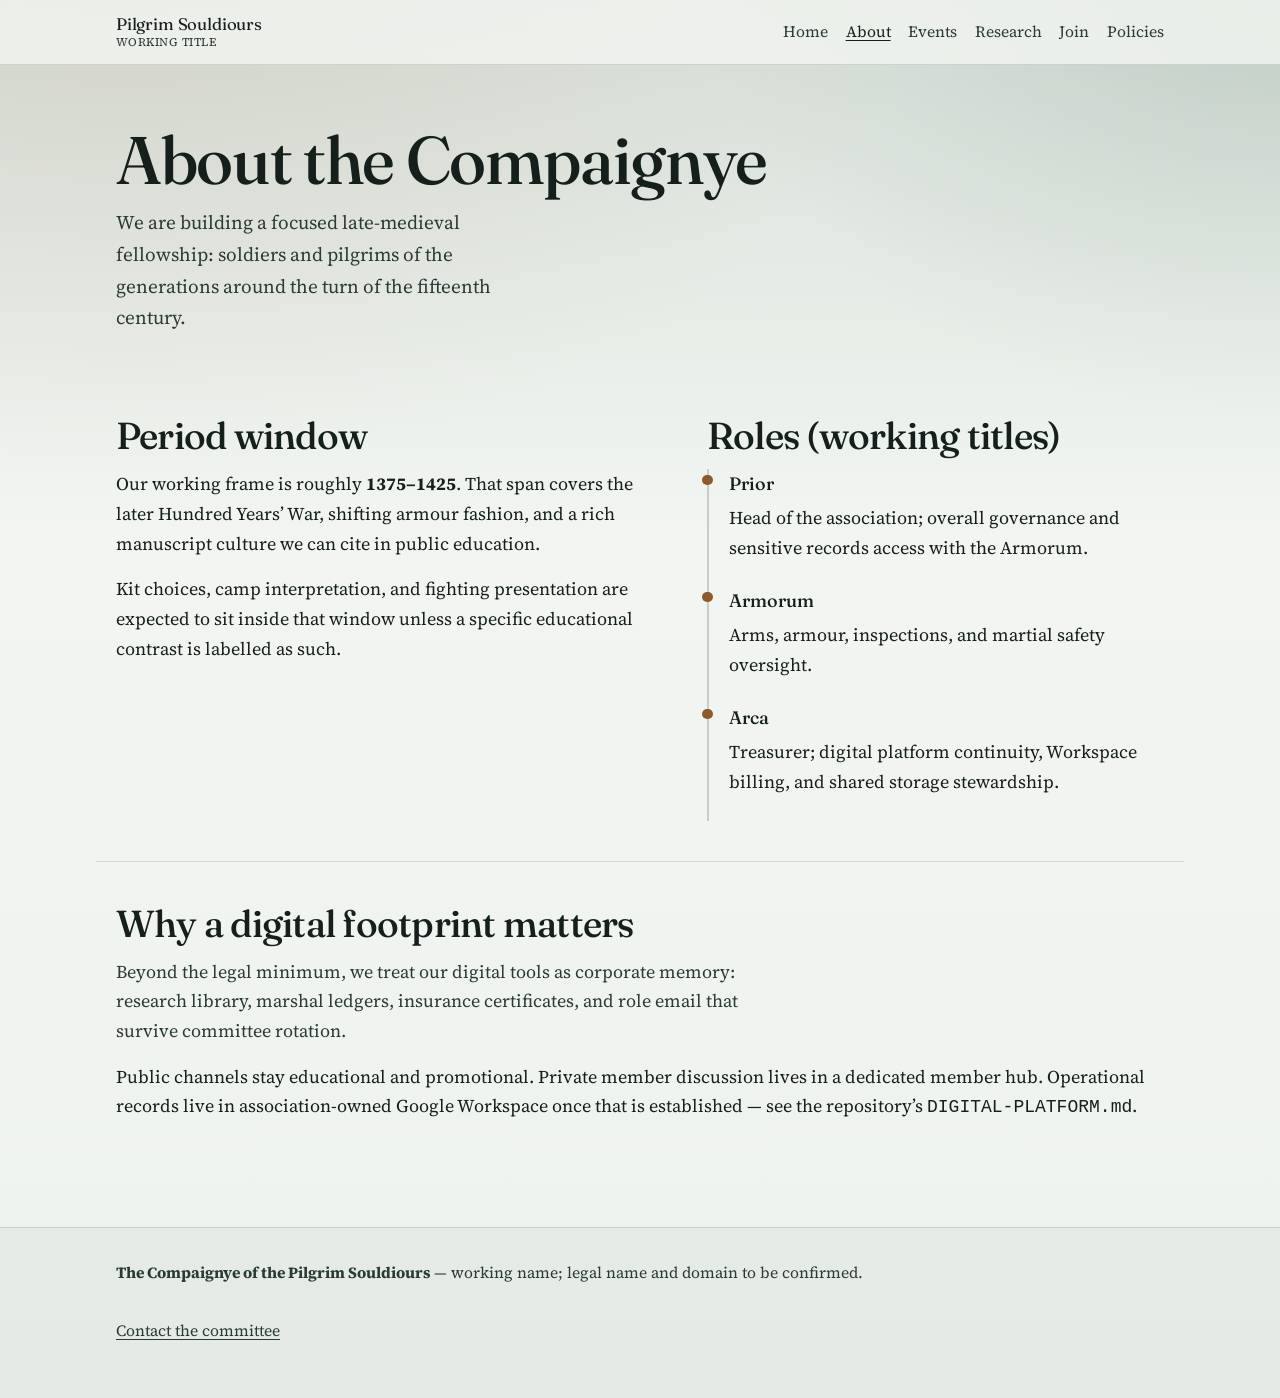
==== about.html @ b8f185d5 "Initial scaffold for Pilgrim Souldiours public site and digital platform. Adds a museum-style static" ====
<!DOCTYPE html>
<html lang="en-AU">
<head>
  <meta charset="utf-8">
  <meta name="viewport" content="width=device-width, initial-scale=1">
  <title>About — Pilgrim Souldiours</title>
  <meta name="description" content="Who we are: period focus 1375–1425, historical integrity, and how the Compaignye is organised.">
  <link rel="preconnect" href="https://fonts.googleapis.com">
  <link rel="preconnect" href="https://fonts.gstatic.com" crossorigin>
  <link href="https://fonts.googleapis.com/css2?family=Fraunces:opsz,wght@9..144,500;9..144,600&family=Source+Serif+4:opsz,wght@8..60,400;8..60,600&display=swap" rel="stylesheet">
  <link rel="stylesheet" href="assets/css/styles.css">
</head>
<body>
  <header class="site-header">
    <div class="nav-inner">
      <a class="brand" href="index.html">Pilgrim Souldiours<span>Working title</span></a>
      <button class="nav-toggle" type="button" aria-expanded="false" aria-controls="site-nav">Menu</button>
      <nav class="site-nav" id="site-nav" aria-label="Primary">
        <a href="index.html">Home</a>
        <a href="about.html" aria-current="page">About</a>
        <a href="events.html">Events</a>
        <a href="research.html">Research</a>
        <a href="join.html">Join</a>
        <a href="policies.html">Policies</a>
      </nav>
    </div>
  </header>

  <main>
    <header class="page-hero">
      <h1>About the Compaignye</h1>
      <p class="lede">We are building a focused late-medieval fellowship: soldiers and pilgrims of the generations around the turn of the fifteenth century.</p>
    </header>

    <section class="section split">
      <div>
        <h2>Period window</h2>
        <p>Our working frame is roughly <strong>1375–1425</strong>. That span covers the later Hundred Years’ War, shifting armour fashion, and a rich manuscript culture we can cite in public education.</p>
        <p>Kit choices, camp interpretation, and fighting presentation are expected to sit inside that window unless a specific educational contrast is labelled as such.</p>
      </div>
      <div>
        <h2>Roles (working titles)</h2>
        <ul class="timeline">
          <li><strong>Prior</strong> Head of the association; overall governance and sensitive records access with the Armorum.</li>
          <li><strong>Armorum</strong> Arms, armour, inspections, and martial safety oversight.</li>
          <li><strong>Arca</strong> Treasurer; digital platform continuity, Workspace billing, and shared storage stewardship.</li>
        </ul>
      </div>
    </section>

    <section class="section">
      <h2>Why a digital footprint matters</h2>
      <p class="section-intro">Beyond the legal minimum, we treat our digital tools as corporate memory: research library, marshal ledgers, insurance certificates, and role email that survive committee rotation.</p>
      <p>Public channels stay educational and promotional. Private member discussion lives in a dedicated member hub. Operational records live in association-owned Google Workspace once that is established — see the repository’s <code>DIGITAL-PLATFORM.md</code>.</p>
    </section>
  </main>

  <footer class="site-footer">
    <div class="footer-inner">
      <p><strong>The Compaignye of the Pilgrim Souldiours</strong> — working name; legal name and domain to be confirmed.</p>
      <p><a href="join.html">Contact the committee</a></p>
    </div>
  </footer>
  <script src="assets/js/nav.js"></script>
</body>
</html>
---- assets/css/styles.css ----
/* The Compaignye of the Pilgrim Souldiours — public site */

:root {
  --ink: #15201c;
  --ink-soft: #2a3b34;
  --mist: #c5cfc8;
  --field: #e6ece8;
  --parchment: #f2f5f1;
  --copper: #8f5a2a;
  --copper-deep: #6b3f16;
  --sage: #4a6b5a;
  --line: rgba(21, 32, 28, 0.14);
  --shadow: rgba(21, 32, 28, 0.18);
  --font-display: "Fraunces", "Palatino Linotype", Palatino, serif;
  --font-body: "Source Serif 4", "Iowan Old Style", "Palatino Linotype", Palatino, serif;
  --max: 68rem;
  --ease: cubic-bezier(0.22, 1, 0.36, 1);
}

*,
*::before,
*::after {
  box-sizing: border-box;
}

html {
  scroll-behavior: smooth;
}

body {
  margin: 0;
  color: var(--ink);
  font-family: var(--font-body);
  font-size: 1.125rem;
  line-height: 1.65;
  background:
    radial-gradient(ellipse 120% 80% at 10% -10%, rgba(143, 90, 42, 0.12), transparent 55%),
    radial-gradient(ellipse 90% 60% at 100% 0%, rgba(74, 107, 90, 0.16), transparent 50%),
    linear-gradient(180deg, #d8e0da 0%, var(--parchment) 38%, #eef2ee 100%);
  min-height: 100vh;
}

img {
  max-width: 100%;
  display: block;
}

a {
  color: var(--copper-deep);
  text-underline-offset: 0.18em;
}

a:hover {
  color: var(--ink);
}

h1,
h2,
h3 {
  font-family: var(--font-display);
  font-weight: 500;
  line-height: 1.15;
  letter-spacing: -0.02em;
}

h1 {
  font-size: clamp(2.4rem, 6vw, 4.2rem);
  margin: 0 0 0.6rem;
}

h2 {
  font-size: clamp(1.7rem, 3.5vw, 2.35rem);
  margin: 0 0 0.75rem;
}

h3 {
  font-size: 1.25rem;
  margin: 0 0 0.5rem;
}

p {
  margin: 0 0 1rem;
}

.site-header {
  position: sticky;
  top: 0;
  z-index: 20;
  backdrop-filter: blur(10px);
  background: rgba(242, 245, 241, 0.82);
  border-bottom: 1px solid var(--line);
}

.nav-inner {
  max-width: var(--max);
  margin: 0 auto;
  padding: 0.85rem 1.25rem;
  display: flex;
  align-items: center;
  justify-content: space-between;
  gap: 1rem;
}

.brand {
  font-family: var(--font-display);
  font-size: 1.05rem;
  color: var(--ink);
  text-decoration: none;
  letter-spacing: -0.01em;
  max-width: 14rem;
  line-height: 1.2;
}

.brand span {
  display: block;
  font-size: 0.72rem;
  font-family: var(--font-body);
  color: var(--ink-soft);
  letter-spacing: 0.04em;
  text-transform: uppercase;
  margin-top: 0.15rem;
}

.nav-toggle {
  display: none;
  border: 1px solid var(--line);
  background: transparent;
  color: var(--ink);
  padding: 0.4rem 0.7rem;
  font: inherit;
  cursor: pointer;
}

.site-nav {
  display: flex;
  flex-wrap: wrap;
  gap: 0.35rem 1.1rem;
}

.site-nav a {
  color: var(--ink-soft);
  text-decoration: none;
  font-size: 0.98rem;
}

.site-nav a:hover,
.site-nav a[aria-current="page"] {
  color: var(--ink);
  text-decoration: underline;
}

.hero {
  position: relative;
  min-height: min(92vh, 52rem);
  display: grid;
  align-items: end;
  overflow: hidden;
  isolation: isolate;
}

.hero-media {
  position: absolute;
  inset: 0;
  z-index: -2;
  background:
    linear-gradient(180deg, rgba(21, 32, 28, 0.15) 0%, rgba(21, 32, 28, 0.55) 55%, rgba(21, 32, 28, 0.82) 100%),
    url("../images/hero-field.svg") center / cover no-repeat,
    #2a3b34;
  transform: scale(1.04);
  animation: hero-drift 18s var(--ease) infinite alternate;
}

.hero-grain {
  position: absolute;
  inset: 0;
  z-index: -1;
  opacity: 0.22;
  background-image: url("data:image/svg+xml,%3Csvg viewBox='0 0 200 200' xmlns='http://www.w3.org/2000/svg'%3E%3Cfilter id='n'%3E%3CfeTurbulence type='fractalNoise' baseFrequency='0.85' numOctaves='3' stitchTiles='stitch'/%3E%3C/filter%3E%3Crect width='100%25' height='100%25' filter='url(%23n)' opacity='0.55'/%3E%3C/svg%3E");
  pointer-events: none;
}

.hero-content {
  max-width: var(--max);
  margin: 0 auto;
  padding: 5rem 1.25rem 3.5rem;
  color: #f4f7f4;
}

.hero-content .brand-mark {
  font-family: var(--font-display);
  font-size: clamp(1.6rem, 3.2vw, 2.2rem);
  margin: 0 0 1rem;
  opacity: 0;
  animation: rise 0.9s var(--ease) 0.15s forwards;
}

.hero-content h1 {
  max-width: 16ch;
  opacity: 0;
  animation: rise 0.9s var(--ease) 0.3s forwards;
}

.hero-content .lede {
  max-width: 34ch;
  font-size: 1.2rem;
  color: rgba(244, 247, 244, 0.88);
  opacity: 0;
  animation: rise 0.9s var(--ease) 0.45s forwards;
}

.cta-row {
  display: flex;
  flex-wrap: wrap;
  gap: 0.75rem 1rem;
  margin-top: 1.6rem;
  opacity: 0;
  animation: rise 0.9s var(--ease) 0.6s forwards;
}

.button {
  display: inline-block;
  padding: 0.7rem 1.25rem;
  border: 1px solid transparent;
  text-decoration: none;
  font-family: var(--font-display);
  font-size: 1.05rem;
  transition: transform 0.25s var(--ease), background 0.25s var(--ease), color 0.25s var(--ease);
}

.button:hover {
  transform: translateY(-2px);
}

.button-primary {
  background: var(--copper);
  color: #f8f4ee;
}

.button-primary:hover {
  background: #a46830;
  color: #fff;
}

.button-ghost {
  border-color: rgba(244, 247, 244, 0.55);
  color: #f4f7f4;
}

.button-ghost:hover {
  background: rgba(244, 247, 244, 0.1);
  color: #fff;
}

.page-hero {
  max-width: var(--max);
  margin: 0 auto;
  padding: 3.5rem 1.25rem 1.5rem;
}

.page-hero h1 {
  max-width: 18ch;
}

.page-hero .lede {
  max-width: 42ch;
  color: var(--ink-soft);
  font-size: 1.2rem;
}

.section {
  max-width: var(--max);
  margin: 0 auto;
  padding: 2.5rem 1.25rem;
}

.section + .section {
  border-top: 1px solid var(--line);
}

.section-intro {
  max-width: 40rem;
  color: var(--ink-soft);
}

.split {
  display: grid;
  gap: 2rem;
}

@media (min-width: 800px) {
  .split {
    grid-template-columns: 1.1fr 0.9fr;
    align-items: start;
  }
}

.timeline {
  list-style: none;
  margin: 0;
  padding: 0;
  border-left: 2px solid var(--mist);
}

.timeline li {
  position: relative;
  padding: 0 0 1.5rem 1.25rem;
}

.timeline li::before {
  content: "";
  position: absolute;
  left: -0.4rem;
  top: 0.35rem;
  width: 0.65rem;
  height: 0.65rem;
  border-radius: 50%;
  background: var(--copper);
}

.timeline strong {
  display: block;
  font-family: var(--font-display);
  font-weight: 500;
  margin-bottom: 0.25rem;
}

.research-list {
  list-style: none;
  margin: 0;
  padding: 0;
  display: grid;
  gap: 1.5rem;
}

.research-list li {
  padding-top: 1.25rem;
  border-top: 1px solid var(--line);
}

.research-list h3 {
  font-size: 1.4rem;
}

.research-list .source {
  font-size: 0.95rem;
  color: var(--sage);
  font-style: italic;
}

.event-list {
  list-style: none;
  margin: 0;
  padding: 0;
}

.event-list li {
  display: grid;
  gap: 0.35rem 1.5rem;
  padding: 1.25rem 0;
  border-top: 1px solid var(--line);
}

@media (min-width: 700px) {
  .event-list li {
    grid-template-columns: 8rem 1fr;
  }
}

.event-date {
  font-family: var(--font-display);
  color: var(--copper-deep);
  letter-spacing: 0.02em;
}

.form-note {
  background: rgba(74, 107, 90, 0.08);
  border-left: 3px solid var(--sage);
  padding: 1rem 1.15rem;
  margin: 1.5rem 0;
}

.contact-list {
  list-style: none;
  margin: 1.5rem 0 0;
  padding: 0;
}

.contact-list li {
  padding: 0.75rem 0;
  border-top: 1px solid var(--line);
}

.contact-list strong {
  display: block;
  font-family: var(--font-display);
  font-weight: 500;
}

.site-footer {
  margin-top: 3rem;
  border-top: 1px solid var(--line);
  background: rgba(21, 32, 28, 0.04);
}

.footer-inner {
  max-width: var(--max);
  margin: 0 auto;
  padding: 2rem 1.25rem 2.5rem;
  display: grid;
  gap: 1rem;
  color: var(--ink-soft);
  font-size: 0.98rem;
}

.footer-inner a {
  color: var(--ink-soft);
}

.muted {
  color: var(--ink-soft);
}

.pillars {
  display: grid;
  gap: 1.5rem;
  margin-top: 1.5rem;
}

@media (min-width: 700px) {
  .pillars {
    grid-template-columns: repeat(3, 1fr);
  }
}

.pillar h3 {
  color: var(--copper-deep);
}

@keyframes rise {
  from {
    opacity: 0;
    transform: translateY(1.1rem);
  }
  to {
    opacity: 1;
    transform: translateY(0);
  }
}

@keyframes hero-drift {
  from {
    transform: scale(1.04) translate3d(0, 0, 0);
  }
  to {
    transform: scale(1.08) translate3d(-1.5%, -1%, 0);
  }
}

@media (max-width: 760px) {
  .nav-toggle {
    display: inline-block;
  }

  .site-nav {
    display: none;
    width: 100%;
    flex-direction: column;
    padding-bottom: 0.5rem;
  }

  .site-header.is-open .site-nav {
    display: flex;
  }

  .nav-inner {
    flex-wrap: wrap;
  }
}

@media (prefers-reduced-motion: reduce) {
  *,
  *::before,
  *::after {
    animation: none !important;
    transition: none !important;
  }

  .hero-media {
    transform: none;
  }

  .hero-content .brand-mark,
  .hero-content h1,
  .hero-content .lede,
  .cta-row {
    opacity: 1;
  }
}
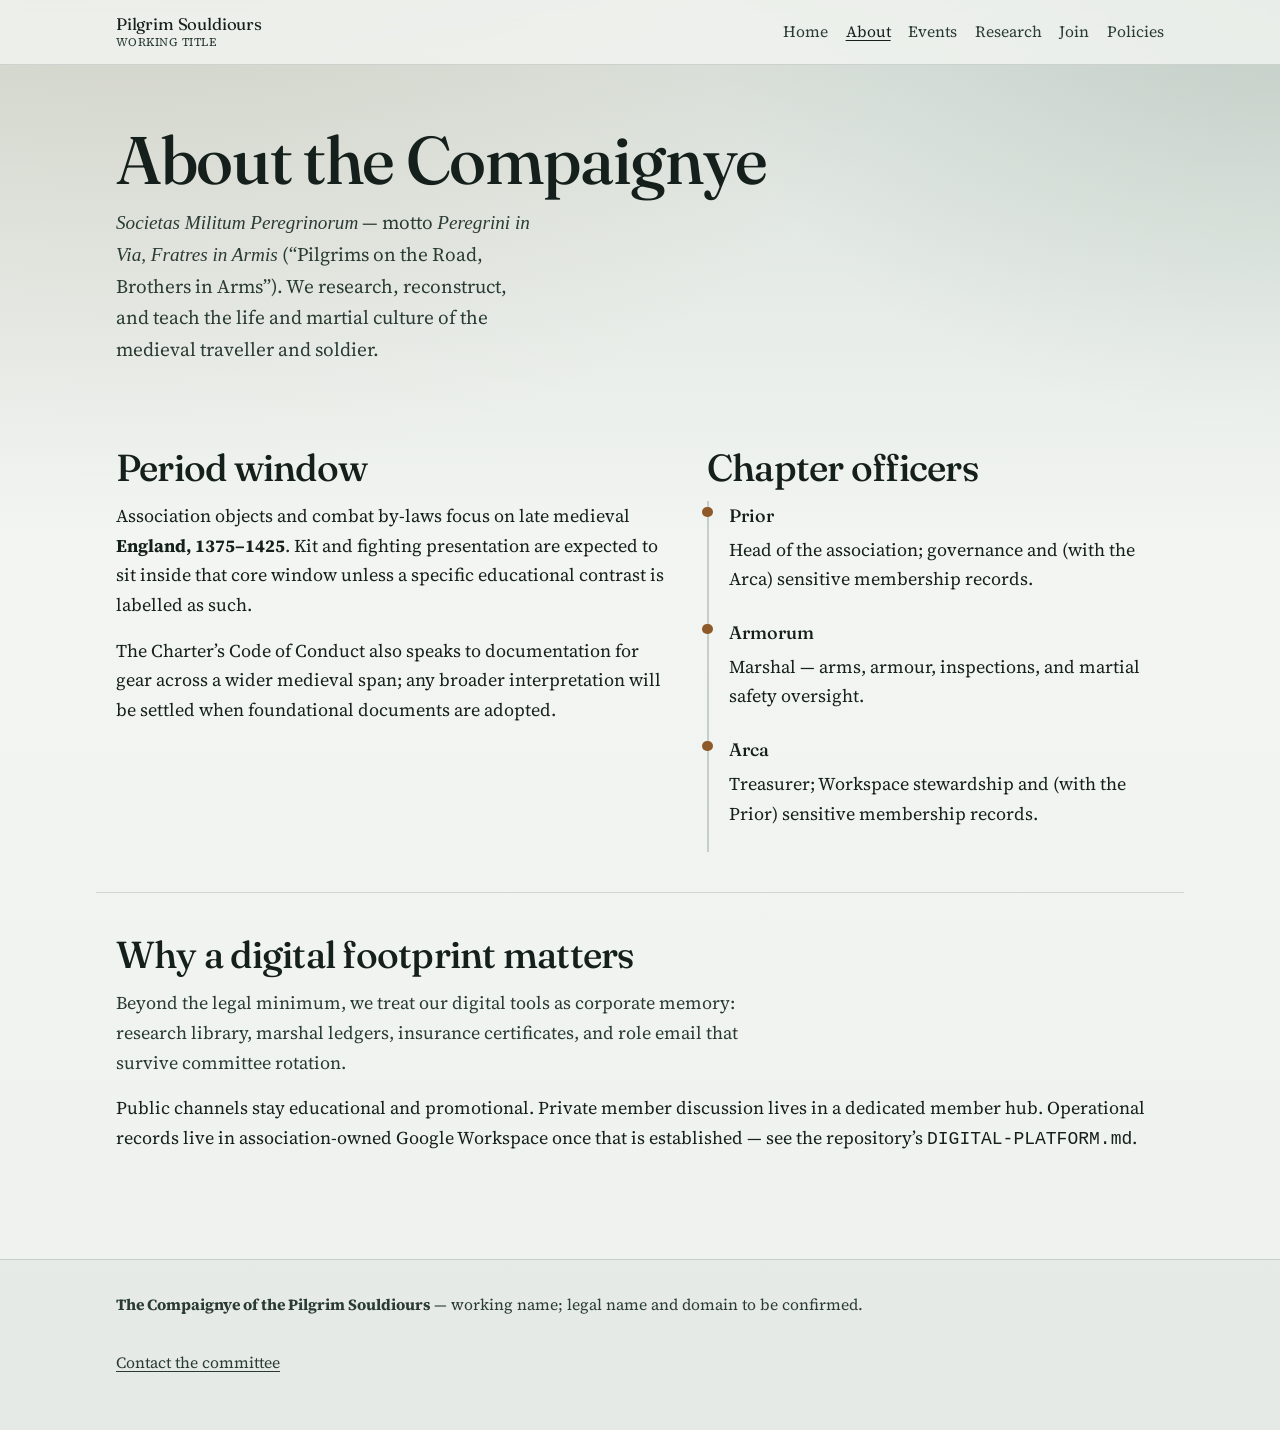
==== commit d8ca6d14: "Lodge foundational charter, rules, and by-law drafts in the repo. Wire Policies and About to the PDF" ====
--- a/about.html
+++ b/about.html
@@ -29,21 +29,21 @@
   <main>
     <header class="page-hero">
       <h1>About the Compaignye</h1>
-      <p class="lede">We are building a focused late-medieval fellowship: soldiers and pilgrims of the generations around the turn of the fifteenth century.</p>
+      <p class="lede"><em>Societas Militum Peregrinorum</em> — motto <em>Peregrini in Via, Fratres in Armis</em> (“Pilgrims on the Road, Brothers in Arms”). We research, reconstruct, and teach the life and martial culture of the medieval traveller and soldier.</p>
     </header>
 
     <section class="section split">
       <div>
         <h2>Period window</h2>
-        <p>Our working frame is roughly <strong>1375–1425</strong>. That span covers the later Hundred Years’ War, shifting armour fashion, and a rich manuscript culture we can cite in public education.</p>
-        <p>Kit choices, camp interpretation, and fighting presentation are expected to sit inside that window unless a specific educational contrast is labelled as such.</p>
+        <p>Association objects and combat by-laws focus on late medieval <strong>England, 1375–1425</strong>. Kit and fighting presentation are expected to sit inside that core window unless a specific educational contrast is labelled as such.</p>
+        <p>The Charter’s Code of Conduct also speaks to documentation for gear across a wider medieval span; any broader interpretation will be settled when foundational documents are adopted.</p>
       </div>
       <div>
-        <h2>Roles (working titles)</h2>
+        <h2>Chapter officers</h2>
         <ul class="timeline">
-          <li><strong>Prior</strong> Head of the association; overall governance and sensitive records access with the Armorum.</li>
-          <li><strong>Armorum</strong> Arms, armour, inspections, and martial safety oversight.</li>
-          <li><strong>Arca</strong> Treasurer; digital platform continuity, Workspace billing, and shared storage stewardship.</li>
+          <li><strong>Prior</strong> Head of the association; governance and (with the Arca) sensitive membership records.</li>
+          <li><strong>Armorum</strong> Marshal — arms, armour, inspections, and martial safety oversight.</li>
+          <li><strong>Arca</strong> Treasurer; Workspace stewardship and (with the Prior) sensitive membership records.</li>
         </ul>
       </div>
     </section>
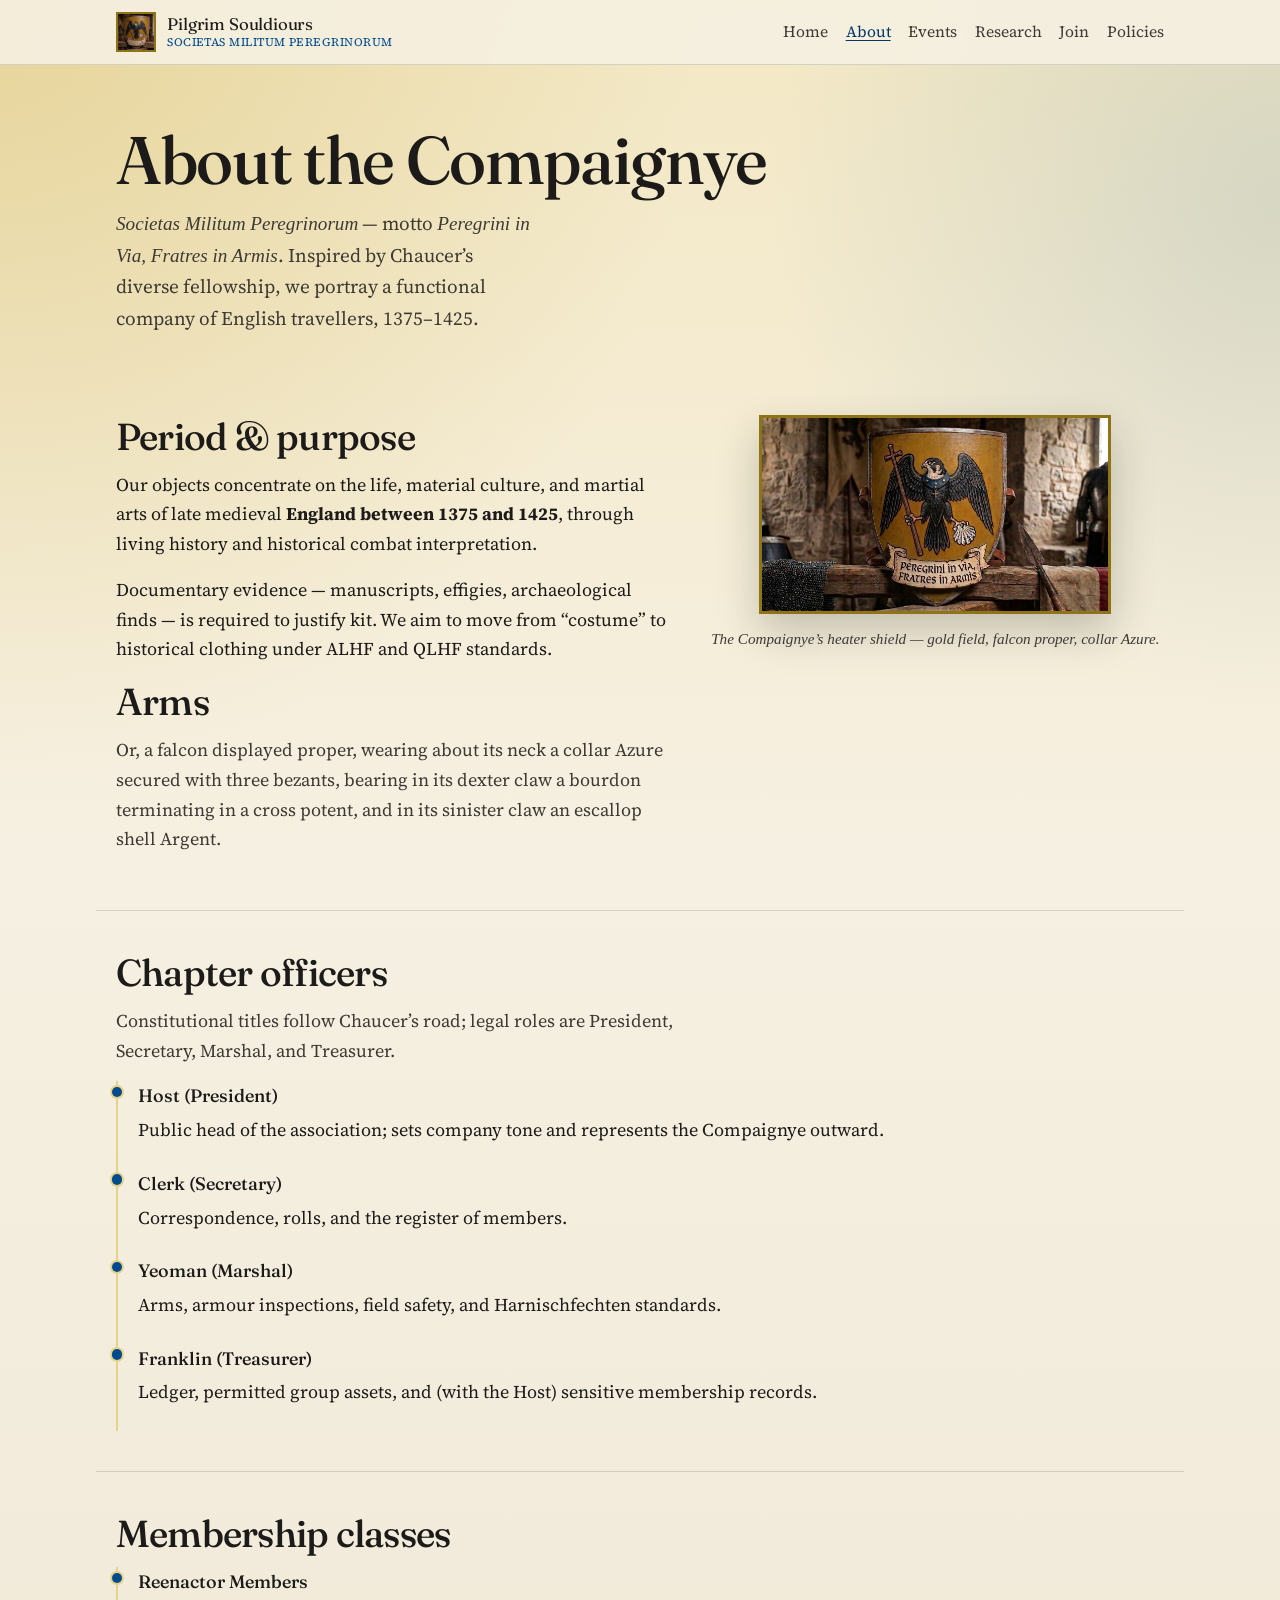
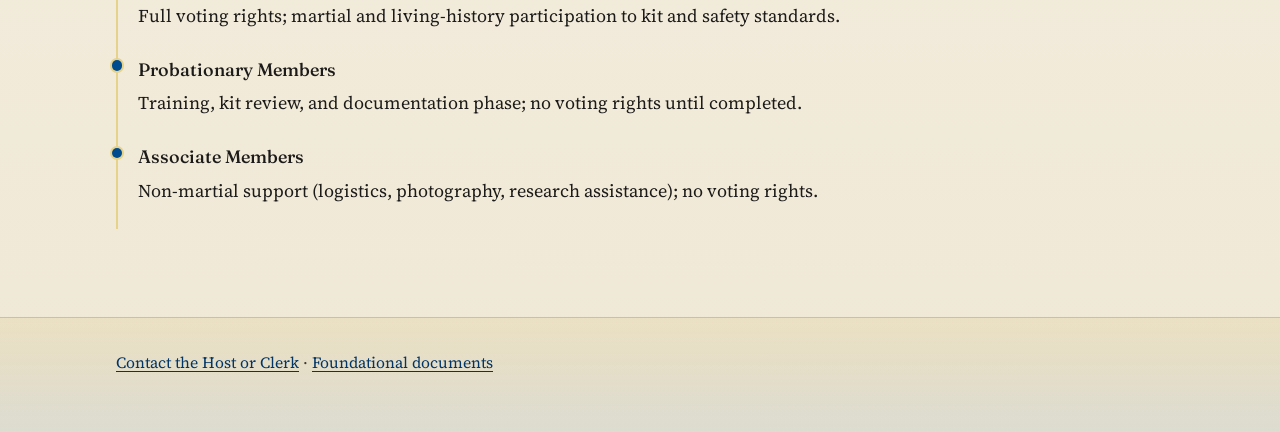
==== commit a2c0bd73: "Refresh site from revised Drive docs and heraldic arms palette. Replace foundational documents, adop" ====
--- a/about.html
+++ b/about.html
@@ -4,7 +4,7 @@
   <meta charset="utf-8">
   <meta name="viewport" content="width=device-width, initial-scale=1">
   <title>About — Pilgrim Souldiours</title>
-  <meta name="description" content="Who we are: period focus 1375–1425, historical integrity, and how the Compaignye is organised.">
+  <meta name="description" content="Societas Militum Peregrinorum — late medieval England 1375–1425, Chaucerian fellowship, Chapter officers.">
   <link rel="preconnect" href="https://fonts.googleapis.com">
   <link rel="preconnect" href="https://fonts.gstatic.com" crossorigin>
   <link href="https://fonts.googleapis.com/css2?family=Fraunces:opsz,wght@9..144,500;9..144,600&family=Source+Serif+4:opsz,wght@8..60,400;8..60,600&display=swap" rel="stylesheet">
@@ -13,7 +13,10 @@
 <body>
   <header class="site-header">
     <div class="nav-inner">
-      <a class="brand" href="index.html">Pilgrim Souldiours<span>Working title</span></a>
+      <a class="brand" href="index.html">
+        <img class="brand-arms" src="assets/images/arms-heater-shield.jpeg" alt="">
+        <span class="brand-text">Pilgrim Souldiours<span>Societas Militum Peregrinorum</span></span>
+      </a>
       <button class="nav-toggle" type="button" aria-expanded="false" aria-controls="site-nav">Menu</button>
       <nav class="site-nav" id="site-nav" aria-label="Primary">
         <a href="index.html">Home</a>
@@ -29,36 +32,47 @@
   <main>
     <header class="page-hero">
       <h1>About the Compaignye</h1>
-      <p class="lede"><em>Societas Militum Peregrinorum</em> — motto <em>Peregrini in Via, Fratres in Armis</em> (“Pilgrims on the Road, Brothers in Arms”). We research, reconstruct, and teach the life and martial culture of the medieval traveller and soldier.</p>
+      <p class="lede"><em>Societas Militum Peregrinorum</em> — motto <em>Peregrini in Via, Fratres in Armis</em>. Inspired by Chaucer’s diverse fellowship, we portray a functional company of English travellers, 1375–1425.</p>
     </header>
 
     <section class="section split">
       <div>
-        <h2>Period window</h2>
-        <p>Association objects and combat by-laws focus on late medieval <strong>England, 1375–1425</strong>. Kit and fighting presentation are expected to sit inside that core window unless a specific educational contrast is labelled as such.</p>
-        <p>The Charter’s Code of Conduct also speaks to documentation for gear across a wider medieval span; any broader interpretation will be settled when foundational documents are adopted.</p>
+        <h2>Period &amp; purpose</h2>
+        <p>Our objects concentrate on the life, material culture, and martial arts of late medieval <strong>England between 1375 and 1425</strong>, through living history and historical combat interpretation.</p>
+        <p>Documentary evidence — manuscripts, effigies, archaeological finds — is required to justify kit. We aim to move from “costume” to historical clothing under ALHF and QLHF standards.</p>
+        <h2>Arms</h2>
+        <p class="muted">Or, a falcon displayed proper, wearing about its neck a collar Azure secured with three bezants, bearing in its dexter claw a bourdon terminating in a cross potent, and in its sinister claw an escallop shell Argent.</p>
       </div>
-      <div>
-        <h2>Chapter officers</h2>
-        <ul class="timeline">
-          <li><strong>Prior</strong> Head of the association; governance and (with the Arca) sensitive membership records.</li>
-          <li><strong>Armorum</strong> Marshal — arms, armour, inspections, and martial safety oversight.</li>
-          <li><strong>Arca</strong> Treasurer; Workspace stewardship and (with the Prior) sensitive membership records.</li>
-        </ul>
-      </div>
+      <figure class="arms-panel">
+        <img src="assets/images/arms-heater-shield.jpeg" alt="Heater shield: gold field, peregrine falcon proper with blue collar, pilgrim staff and scallop shell, motto scroll">
+        <figcaption>The Compaignye’s heater shield — gold field, falcon proper, collar Azure.</figcaption>
+      </figure>
     </section>
 
     <section class="section">
-      <h2>Why a digital footprint matters</h2>
-      <p class="section-intro">Beyond the legal minimum, we treat our digital tools as corporate memory: research library, marshal ledgers, insurance certificates, and role email that survive committee rotation.</p>
-      <p>Public channels stay educational and promotional. Private member discussion lives in a dedicated member hub. Operational records live in association-owned Google Workspace once that is established — see the repository’s <code>DIGITAL-PLATFORM.md</code>.</p>
+      <h2>Chapter officers</h2>
+      <p class="section-intro">Constitutional titles follow Chaucer’s road; legal roles are President, Secretary, Marshal, and Treasurer.</p>
+      <ul class="timeline">
+        <li><strong>Host (President)</strong> Public head of the association; sets company tone and represents the Compaignye outward.</li>
+        <li><strong>Clerk (Secretary)</strong> Correspondence, rolls, and the register of members.</li>
+        <li><strong>Yeoman (Marshal)</strong> Arms, armour inspections, field safety, and Harnischfechten standards.</li>
+        <li><strong>Franklin (Treasurer)</strong> Ledger, permitted group assets, and (with the Host) sensitive membership records.</li>
+      </ul>
+    </section>
+
+    <section class="section">
+      <h2>Membership classes</h2>
+      <ul class="timeline">
+        <li><strong>Reenactor Members</strong> Full voting rights; martial and living-history participation to kit and safety standards.</li>
+        <li><strong>Probationary Members</strong> Training, kit review, and documentation phase; no voting rights until completed.</li>
+        <li><strong>Associate Members</strong> Non-martial support (logistics, photography, research assistance); no voting rights.</li>
+      </ul>
     </section>
   </main>
 
   <footer class="site-footer">
     <div class="footer-inner">
-      <p><strong>The Compaignye of the Pilgrim Souldiours</strong> — working name; legal name and domain to be confirmed.</p>
-      <p><a href="join.html">Contact the committee</a></p>
+      <p><a href="join.html">Contact the Host or Clerk</a> · <a href="policies.html">Foundational documents</a></p>
     </div>
   </footer>
   <script src="assets/js/nav.js"></script>
--- a/assets/css/styles.css
+++ b/assets/css/styles.css
@@ -1,16 +1,22 @@
-/* The Compaignye of the Pilgrim Souldiours — public site */
+/* The Compaignye of the Pilgrim Souldiours — heraldic palette from the group arms */
 
 :root {
-  --ink: #15201c;
-  --ink-soft: #2a3b34;
-  --mist: #c5cfc8;
-  --field: #e6ece8;
-  --parchment: #f2f5f1;
-  --copper: #8f5a2a;
-  --copper-deep: #6b3f16;
-  --sage: #4a6b5a;
-  --line: rgba(21, 32, 28, 0.14);
-  --shadow: rgba(21, 32, 28, 0.18);
+  /* Arms: Or field, falcon proper, collar Azure */
+  --gold: #c5a028;
+  --gold-deep: #8f7318;
+  --gold-soft: #e6d28a;
+  --gold-wash: #f3e8c4;
+  --collar: #004b8d;
+  --collar-deep: #003566;
+  --collar-soft: #2a6fad;
+  --ink: #1c1b19;
+  --ink-soft: #3d3a34;
+  --stone: #d8d2c6;
+  --parchment: #f6f0e2;
+  --falcon: #2b2b2b;
+  --shell: #f4f1ea;
+  --line: rgba(28, 27, 25, 0.14);
+  --shadow: rgba(28, 27, 25, 0.22);
   --font-display: "Fraunces", "Palatino Linotype", Palatino, serif;
   --font-body: "Source Serif 4", "Iowan Old Style", "Palatino Linotype", Palatino, serif;
   --max: 68rem;
@@ -34,9 +40,9 @@
   font-size: 1.125rem;
   line-height: 1.65;
   background:
-    radial-gradient(ellipse 120% 80% at 10% -10%, rgba(143, 90, 42, 0.12), transparent 55%),
-    radial-gradient(ellipse 90% 60% at 100% 0%, rgba(74, 107, 90, 0.16), transparent 50%),
-    linear-gradient(180deg, #d8e0da 0%, var(--parchment) 38%, #eef2ee 100%);
+    radial-gradient(ellipse 100% 70% at 0% 0%, rgba(197, 160, 40, 0.28), transparent 55%),
+    radial-gradient(ellipse 80% 50% at 100% 10%, rgba(0, 75, 141, 0.12), transparent 50%),
+    linear-gradient(180deg, var(--gold-wash) 0%, var(--parchment) 42%, #efe8d6 100%);
   min-height: 100vh;
 }
 
@@ -46,12 +52,12 @@
 }
 
 a {
-  color: var(--copper-deep);
+  color: var(--collar);
   text-underline-offset: 0.18em;
 }
 
 a:hover {
-  color: var(--ink);
+  color: var(--collar-deep);
 }
 
 h1,
@@ -87,14 +93,14 @@
   top: 0;
   z-index: 20;
   backdrop-filter: blur(10px);
-  background: rgba(242, 245, 241, 0.82);
+  background: rgba(246, 240, 226, 0.9);
   border-bottom: 1px solid var(--line);
 }
 
 .nav-inner {
   max-width: var(--max);
   margin: 0 auto;
-  padding: 0.85rem 1.25rem;
+  padding: 0.75rem 1.25rem;
   display: flex;
   align-items: center;
   justify-content: space-between;
@@ -102,20 +108,33 @@
 }
 
 .brand {
+  display: flex;
+  align-items: center;
+  gap: 0.7rem;
   font-family: var(--font-display);
   font-size: 1.05rem;
   color: var(--ink);
   text-decoration: none;
   letter-spacing: -0.01em;
-  max-width: 14rem;
   line-height: 1.2;
-}
-
-.brand span {
+  max-width: 18rem;
+}
+
+.brand-arms {
+  width: 2.5rem;
+  height: 2.5rem;
+  object-fit: cover;
+  object-position: center 35%;
+  border: 2px solid var(--gold-deep);
+  flex-shrink: 0;
+  background: var(--gold);
+}
+
+.brand-text span {
   display: block;
   font-size: 0.72rem;
   font-family: var(--font-body);
-  color: var(--ink-soft);
+  color: var(--collar);
   letter-spacing: 0.04em;
   text-transform: uppercase;
   margin-top: 0.15rem;
@@ -145,7 +164,7 @@
 
 .site-nav a:hover,
 .site-nav a[aria-current="page"] {
-  color: var(--ink);
+  color: var(--collar-deep);
   text-decoration: underline;
 }
 
@@ -163,18 +182,18 @@
   inset: 0;
   z-index: -2;
   background:
-    linear-gradient(180deg, rgba(21, 32, 28, 0.15) 0%, rgba(21, 32, 28, 0.55) 55%, rgba(21, 32, 28, 0.82) 100%),
-    url("../images/hero-field.svg") center / cover no-repeat,
-    #2a3b34;
-  transform: scale(1.04);
-  animation: hero-drift 18s var(--ease) infinite alternate;
+    linear-gradient(180deg, rgba(28, 27, 25, 0.12) 0%, rgba(28, 27, 25, 0.35) 45%, rgba(28, 27, 25, 0.78) 100%),
+    url("../images/arms-heater-shield.jpeg") center 40% / cover no-repeat,
+    var(--gold);
+  transform: scale(1.03);
+  animation: hero-drift 20s var(--ease) infinite alternate;
 }
 
 .hero-grain {
   position: absolute;
   inset: 0;
   z-index: -1;
-  opacity: 0.22;
+  opacity: 0.18;
   background-image: url("data:image/svg+xml,%3Csvg viewBox='0 0 200 200' xmlns='http://www.w3.org/2000/svg'%3E%3Cfilter id='n'%3E%3CfeTurbulence type='fractalNoise' baseFrequency='0.85' numOctaves='3' stitchTiles='stitch'/%3E%3C/filter%3E%3Crect width='100%25' height='100%25' filter='url(%23n)' opacity='0.55'/%3E%3C/svg%3E");
   pointer-events: none;
 }
@@ -183,15 +202,25 @@
   max-width: var(--max);
   margin: 0 auto;
   padding: 5rem 1.25rem 3.5rem;
-  color: #f4f7f4;
+  color: var(--shell);
 }
 
 .hero-content .brand-mark {
   font-family: var(--font-display);
-  font-size: clamp(1.6rem, 3.2vw, 2.2rem);
-  margin: 0 0 1rem;
+  font-size: clamp(1.45rem, 3vw, 2rem);
+  margin: 0 0 0.75rem;
   opacity: 0;
   animation: rise 0.9s var(--ease) 0.15s forwards;
+}
+
+.hero-content .blazon {
+  font-size: 0.95rem;
+  font-style: italic;
+  color: var(--gold-soft);
+  max-width: 46ch;
+  margin-bottom: 1rem;
+  opacity: 0;
+  animation: rise 0.9s var(--ease) 0.22s forwards;
 }
 
 .hero-content h1 {
@@ -201,9 +230,9 @@
 }
 
 .hero-content .lede {
-  max-width: 34ch;
+  max-width: 36ch;
   font-size: 1.2rem;
-  color: rgba(244, 247, 244, 0.88);
+  color: rgba(244, 241, 234, 0.9);
   opacity: 0;
   animation: rise 0.9s var(--ease) 0.45s forwards;
 }
@@ -224,7 +253,7 @@
   text-decoration: none;
   font-family: var(--font-display);
   font-size: 1.05rem;
-  transition: transform 0.25s var(--ease), background 0.25s var(--ease), color 0.25s var(--ease);
+  transition: transform 0.25s var(--ease), background 0.25s var(--ease), color 0.25s var(--ease), border-color 0.25s var(--ease);
 }
 
 .button:hover {
@@ -232,22 +261,22 @@
 }
 
 .button-primary {
-  background: var(--copper);
-  color: #f8f4ee;
+  background: var(--collar);
+  color: #f7f4ee;
 }
 
 .button-primary:hover {
-  background: #a46830;
+  background: var(--collar-soft);
   color: #fff;
 }
 
 .button-ghost {
-  border-color: rgba(244, 247, 244, 0.55);
-  color: #f4f7f4;
+  border-color: rgba(244, 241, 234, 0.65);
+  color: var(--shell);
 }
 
 .button-ghost:hover {
-  background: rgba(244, 247, 244, 0.1);
+  background: rgba(244, 241, 234, 0.12);
   color: #fff;
 }
 
@@ -294,11 +323,31 @@
   }
 }
 
+.arms-panel {
+  margin: 0;
+}
+
+.arms-panel img {
+  width: 100%;
+  max-width: 22rem;
+  margin-inline: auto;
+  border: 3px solid var(--gold-deep);
+  box-shadow: 0 18px 40px var(--shadow);
+}
+
+.arms-panel figcaption {
+  margin-top: 0.75rem;
+  font-size: 0.95rem;
+  color: var(--ink-soft);
+  font-style: italic;
+  text-align: center;
+}
+
 .timeline {
   list-style: none;
   margin: 0;
   padding: 0;
-  border-left: 2px solid var(--mist);
+  border-left: 2px solid var(--gold-soft);
 }
 
 .timeline li {
@@ -314,7 +363,8 @@
   width: 0.65rem;
   height: 0.65rem;
   border-radius: 50%;
-  background: var(--copper);
+  background: var(--collar);
+  box-shadow: 0 0 0 2px var(--gold-soft);
 }
 
 .timeline strong {
@@ -324,7 +374,8 @@
   margin-bottom: 0.25rem;
 }
 
-.research-list {
+.research-list,
+.doc-list {
   list-style: none;
   margin: 0;
   padding: 0;
@@ -332,18 +383,21 @@
   gap: 1.5rem;
 }
 
-.research-list li {
+.research-list li,
+.doc-list li {
   padding-top: 1.25rem;
   border-top: 1px solid var(--line);
 }
 
-.research-list h3 {
-  font-size: 1.4rem;
-}
-
-.research-list .source {
+.research-list h3,
+.doc-list h3 {
+  font-size: 1.35rem;
+}
+
+.research-list .source,
+.doc-list .meta {
   font-size: 0.95rem;
-  color: var(--sage);
+  color: var(--collar);
   font-style: italic;
 }
 
@@ -368,13 +422,13 @@
 
 .event-date {
   font-family: var(--font-display);
-  color: var(--copper-deep);
+  color: var(--collar-deep);
   letter-spacing: 0.02em;
 }
 
 .form-note {
-  background: rgba(74, 107, 90, 0.08);
-  border-left: 3px solid var(--sage);
+  background: rgba(0, 75, 141, 0.07);
+  border-left: 3px solid var(--collar);
   padding: 1rem 1.15rem;
   margin: 1.5rem 0;
 }
@@ -399,7 +453,7 @@
 .site-footer {
   margin-top: 3rem;
   border-top: 1px solid var(--line);
-  background: rgba(21, 32, 28, 0.04);
+  background: linear-gradient(180deg, rgba(197, 160, 40, 0.12), rgba(0, 75, 141, 0.08));
 }
 
 .footer-inner {
@@ -413,7 +467,7 @@
 }
 
 .footer-inner a {
-  color: var(--ink-soft);
+  color: var(--collar-deep);
 }
 
 .muted {
@@ -433,7 +487,7 @@
 }
 
 .pillar h3 {
-  color: var(--copper-deep);
+  color: var(--collar-deep);
 }
 
 @keyframes rise {
@@ -449,10 +503,10 @@
 
 @keyframes hero-drift {
   from {
-    transform: scale(1.04) translate3d(0, 0, 0);
+    transform: scale(1.03) translate3d(0, 0, 0);
   }
   to {
-    transform: scale(1.08) translate3d(-1.5%, -1%, 0);
+    transform: scale(1.07) translate3d(-1.2%, -0.8%, 0);
   }
 }
 
@@ -490,6 +544,7 @@
   }
 
   .hero-content .brand-mark,
+  .hero-content .blazon,
   .hero-content h1,
   .hero-content .lede,
   .cta-row {
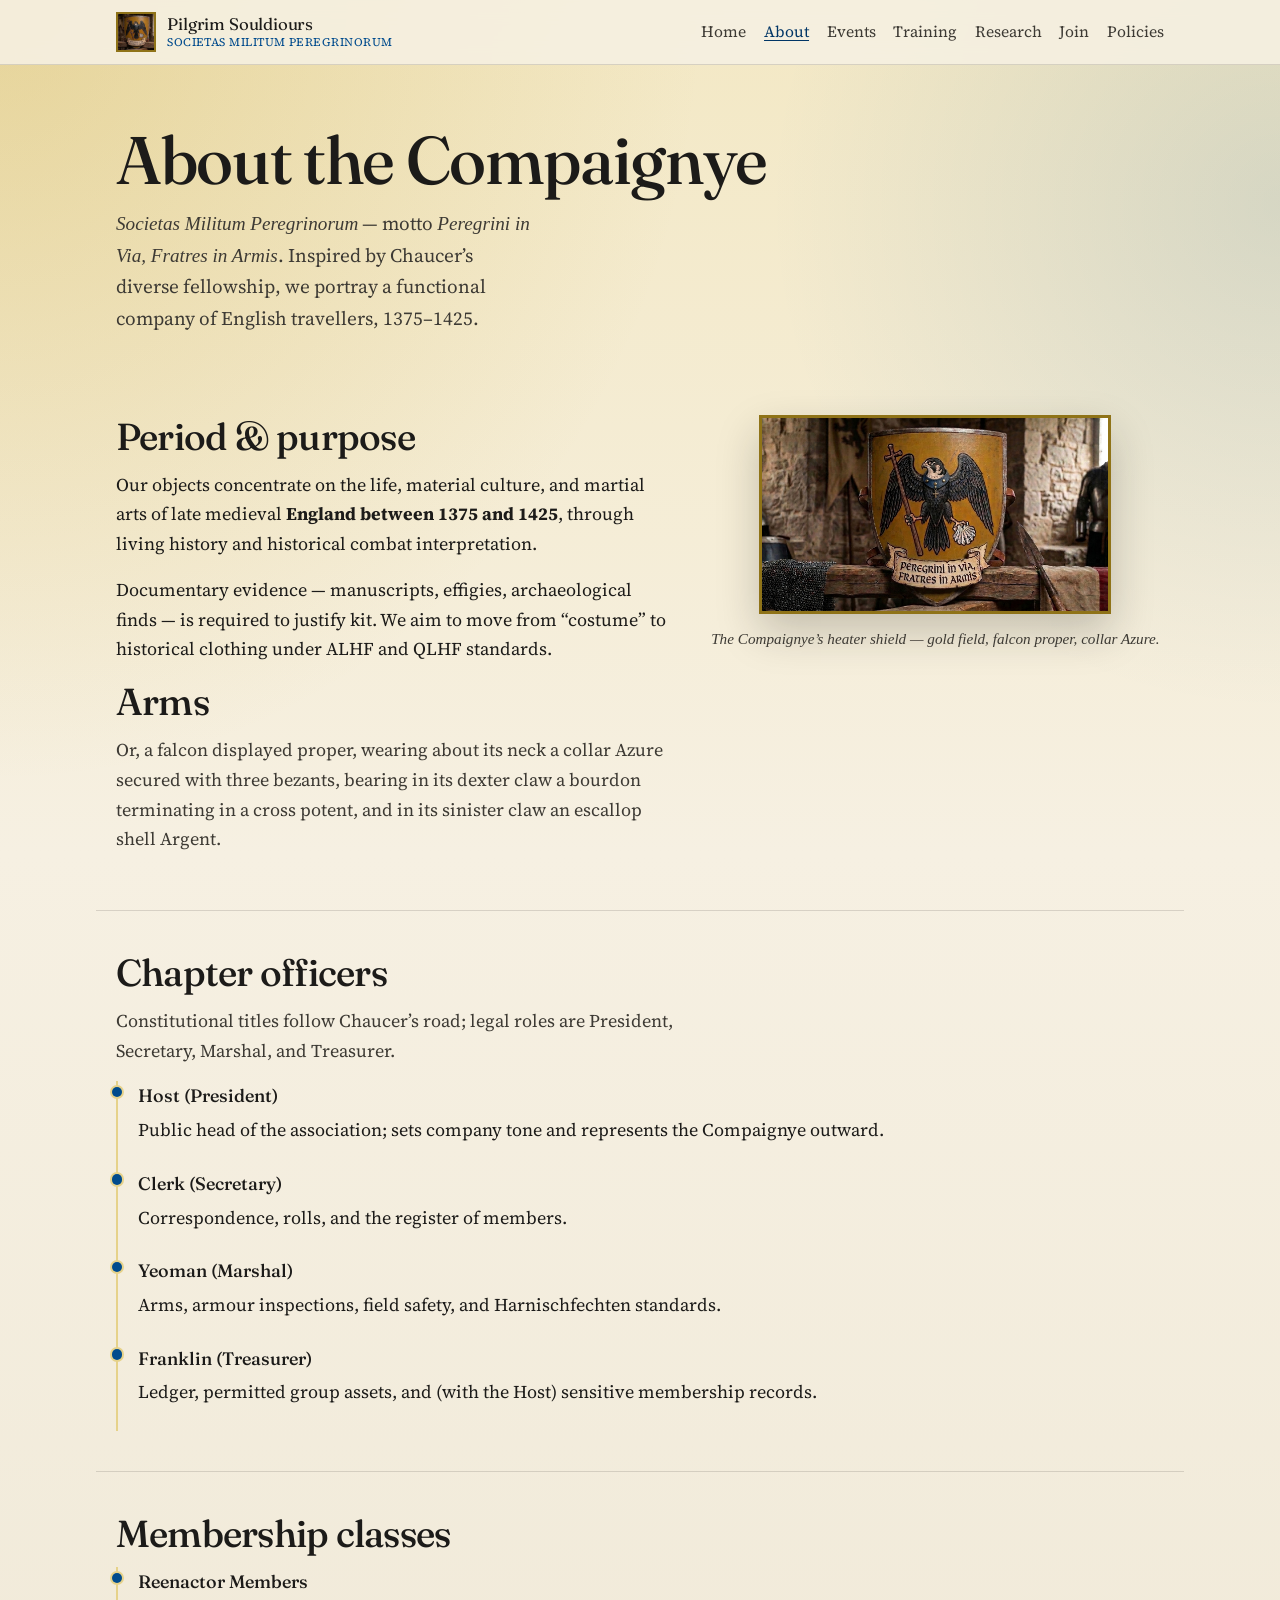
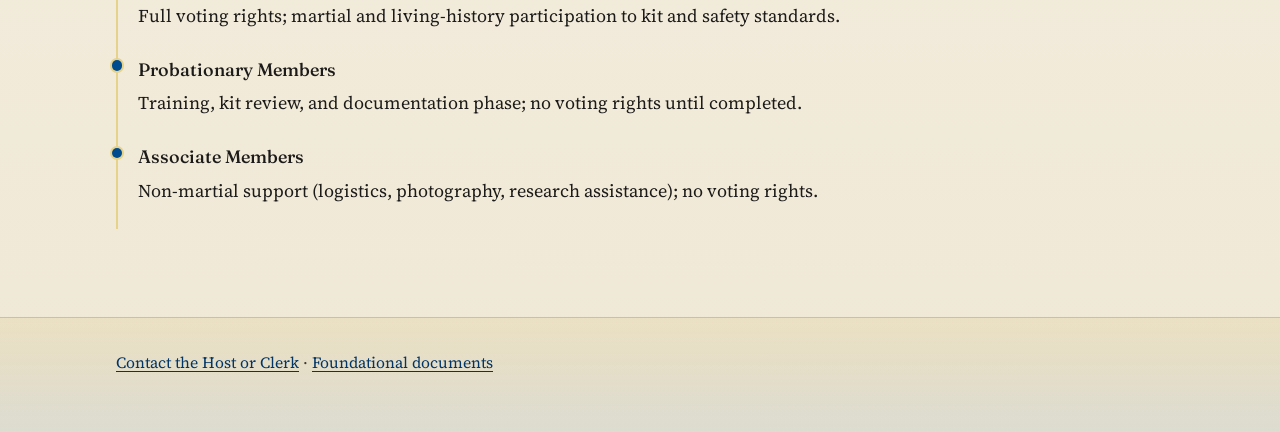
==== commit e5d1af59: "Add training sign-in page fronted to the Google Form. Gives participants a public Form/QR entry poin" ====
--- a/about.html
+++ b/about.html
@@ -22,6 +22,7 @@
         <a href="index.html">Home</a>
         <a href="about.html" aria-current="page">About</a>
         <a href="events.html">Events</a>
+        <a href="training.html">Training</a>
         <a href="research.html">Research</a>
         <a href="join.html">Join</a>
         <a href="policies.html">Policies</a>
--- a/assets/css/styles.css
+++ b/assets/css/styles.css
@@ -246,6 +246,11 @@
   animation: rise 0.9s var(--ease) 0.6s forwards;
 }
 
+.cta-row-static {
+  opacity: 1;
+  animation: none;
+}
+
 .button {
   display: inline-block;
   padding: 0.7rem 1.25rem;
@@ -433,6 +438,25 @@
   margin: 1.5rem 0;
 }
 
+.signin-qr {
+  margin: 1.5rem 0 0.5rem;
+  max-width: 15rem;
+}
+
+.signin-qr img {
+  width: 100%;
+  height: auto;
+  background: #fff;
+  border: 1px solid var(--line);
+  padding: 0.65rem;
+}
+
+.signin-qr figcaption {
+  margin-top: 0.5rem;
+  font-size: 0.95rem;
+  color: var(--ink-soft);
+}
+
 .contact-list {
   list-style: none;
   margin: 1.5rem 0 0;
